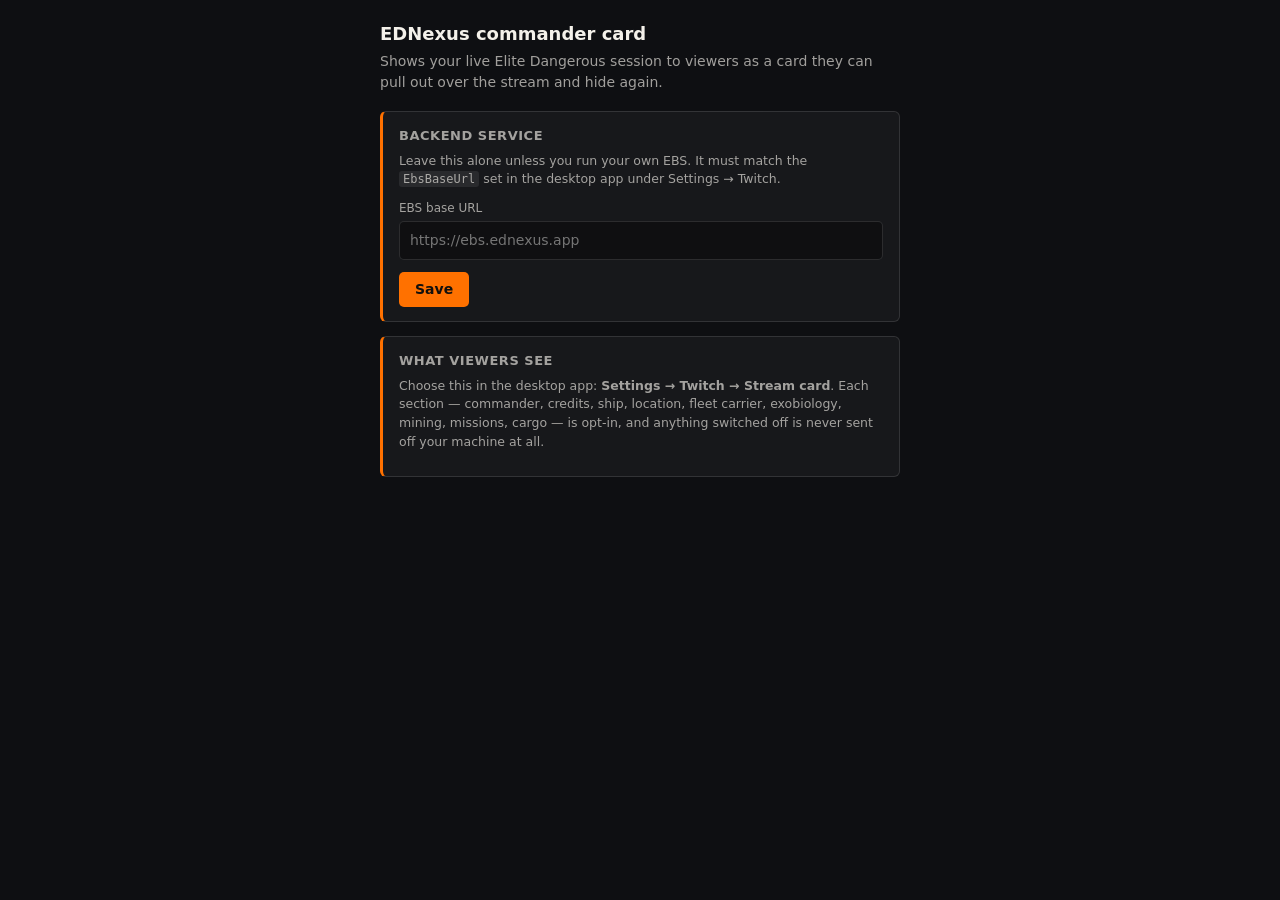
==== extension/config.html @ da2d3f80 "feat: Implement Twitch Stream State API Client and Service - Added StreamStateApiClient for publishi" ====
<!DOCTYPE html>
<html lang="en">
<head>
  <meta charset="utf-8">
  <meta name="viewport" content="width=device-width, initial-scale=1">
  <title>EDNexus — Extension settings</title>
  <link rel="stylesheet" href="css/config.css">
</head>
<!--
  Broadcaster configuration page. Deliberately minimal: *what* viewers see is chosen in the EDNexus
  desktop app (Settings → Twitch), because that is where the data originates and where a section
  left switched off is never published in the first place. The only thing that belongs here is which
  EBS this channel's extension should read from.
-->
<body>
  <main class="wrap">
    <h1>EDNexus commander card</h1>
    <p class="lede">
      Shows your live Elite Dangerous session to viewers as a card they can pull out over the stream
      and hide again.
    </p>

    <section class="panel">
      <h2>Backend service</h2>
      <p class="hint">
        Leave this alone unless you run your own EBS. It must match the <code>EbsBaseUrl</code> set in
        the desktop app under Settings → Twitch.
      </p>
      <label class="field">
        <span class="field__label">EBS base URL</span>
        <input type="url" id="ebs" name="ebs" placeholder="https://ebs.ednexus.app" spellcheck="false">
      </label>
      <div class="actions">
        <button type="button" id="save" class="button">Save</button>
        <span class="status" id="status" role="status"></span>
      </div>
    </section>

    <section class="panel">
      <h2>What viewers see</h2>
      <p class="hint">
        Choose this in the desktop app: <strong>Settings → Twitch → Stream card</strong>. Each section
        — commander, credits, ship, location, fleet carrier, exobiology, mining, missions, cargo — is
        opt-in, and anything switched off is never sent off your machine at all.
      </p>
    </section>
  </main>

  <script src="js/config.js"></script>
</body>
</html>
---- extension/css/config.css ----
/* Broadcaster config page. Rendered inside the Twitch dashboard, which uses a dark surface. */

:root {
  --ednx-orange: #ff7100;
  --ednx-ink: #f4f1ea;
  --ednx-ink-soft: rgba(244, 241, 234, 0.64);
  --ednx-bg: #0e0f12;
  --ednx-raised: rgba(255, 255, 255, 0.04);
  --ednx-line: rgba(255, 255, 255, 0.12);
}

* { box-sizing: border-box; }

body {
  margin: 0;
  padding: 20px;
  background: var(--ednx-bg);
  color: var(--ednx-ink);
  font-family: "Inter", "Segoe UI", Roboto, system-ui, -apple-system, sans-serif;
  font-size: 14px;
  line-height: 1.5;
}

.wrap { max-width: 520px; margin: 0 auto; }

h1 { margin: 0 0 4px; font-size: 18px; }
h2 { margin: 0 0 6px; font-size: 13px; letter-spacing: 0.04em; text-transform: uppercase; color: var(--ednx-ink-soft); }

.lede { margin: 0 0 18px; color: var(--ednx-ink-soft); }

.panel {
  margin-bottom: 14px;
  padding: 14px 16px;
  border: 1px solid var(--ednx-line);
  border-left: 3px solid var(--ednx-orange);
  border-radius: 6px;
  background: var(--ednx-raised);
}

.hint { margin: 0 0 10px; font-size: 12.5px; color: var(--ednx-ink-soft); }

code {
  padding: 1px 4px;
  border-radius: 3px;
  background: rgba(255, 255, 255, 0.08);
  font-family: ui-monospace, "Cascadia Mono", Consolas, monospace;
  font-size: 12px;
}

.field { display: block; }
.field__label { display: block; margin-bottom: 4px; font-size: 12px; color: var(--ednx-ink-soft); }

input[type="url"] {
  width: 100%;
  padding: 8px 10px;
  border: 1px solid var(--ednx-line);
  border-radius: 5px;
  background: rgba(0, 0, 0, 0.35);
  color: var(--ednx-ink);
  font: inherit;
}

input[type="url"]:focus { outline: 2px solid var(--ednx-orange); outline-offset: 1px; }

.actions { display: flex; align-items: center; gap: 12px; margin-top: 12px; }

.button {
  padding: 7px 16px;
  border: 0;
  border-radius: 5px;
  background: var(--ednx-orange);
  color: #12100d;
  font: inherit;
  font-weight: 600;
  cursor: pointer;
}

.button:hover { filter: brightness(1.08); }
.button:focus-visible { outline: 2px solid var(--ednx-ink); outline-offset: 2px; }

.status { font-size: 12.5px; }
.status--ok { color: #6cc070; }
.status--error { color: #e0563c; }
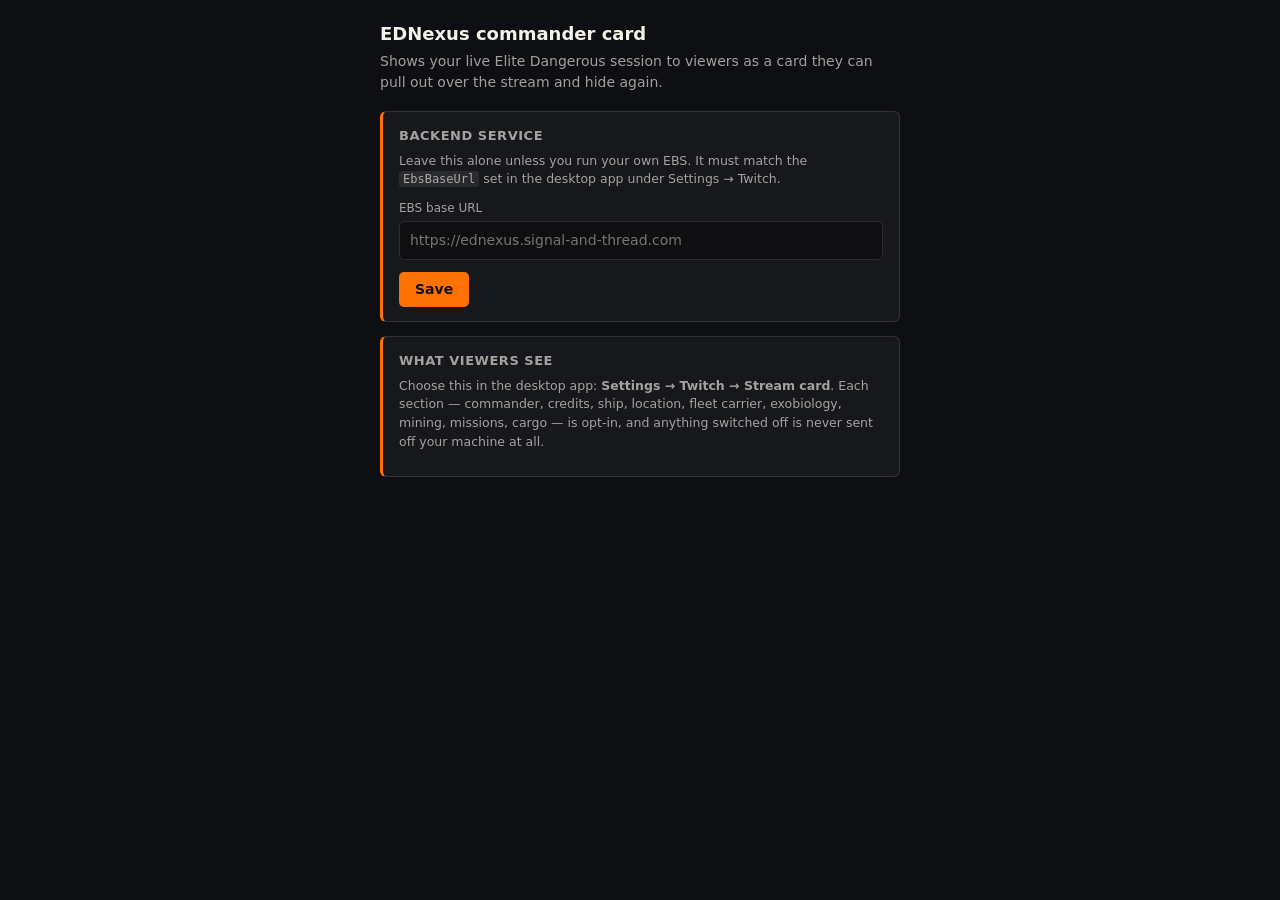
==== commit a656c88c: "Point the Twitch stream card at its deployed EBS, and fix what testing found Sets every default to t" ====
--- a/extension/config.html
+++ b/extension/config.html
@@ -28,7 +28,7 @@
       </p>
       <label class="field">
         <span class="field__label">EBS base URL</span>
-        <input type="url" id="ebs" name="ebs" placeholder="https://ebs.ednexus.app" spellcheck="false">
+        <input type="url" id="ebs" name="ebs" placeholder="https://ednexus.signal-and-thread.com" spellcheck="false">
       </label>
       <div class="actions">
         <button type="button" id="save" class="button">Save</button>
@@ -46,6 +46,9 @@
     </section>
   </main>
 
+  <!-- Twitch's extension helper. Must load before our own scripts: it defines window.Twitch.ext,
+       which carries auth, the configuration service and the PubSub subscription. -->
+  <script src="https://extension-files.twitch.tv/helper/v1/twitch-ext.min.js"></script>
   <script src="js/config.js"></script>
 </body>
 </html>
